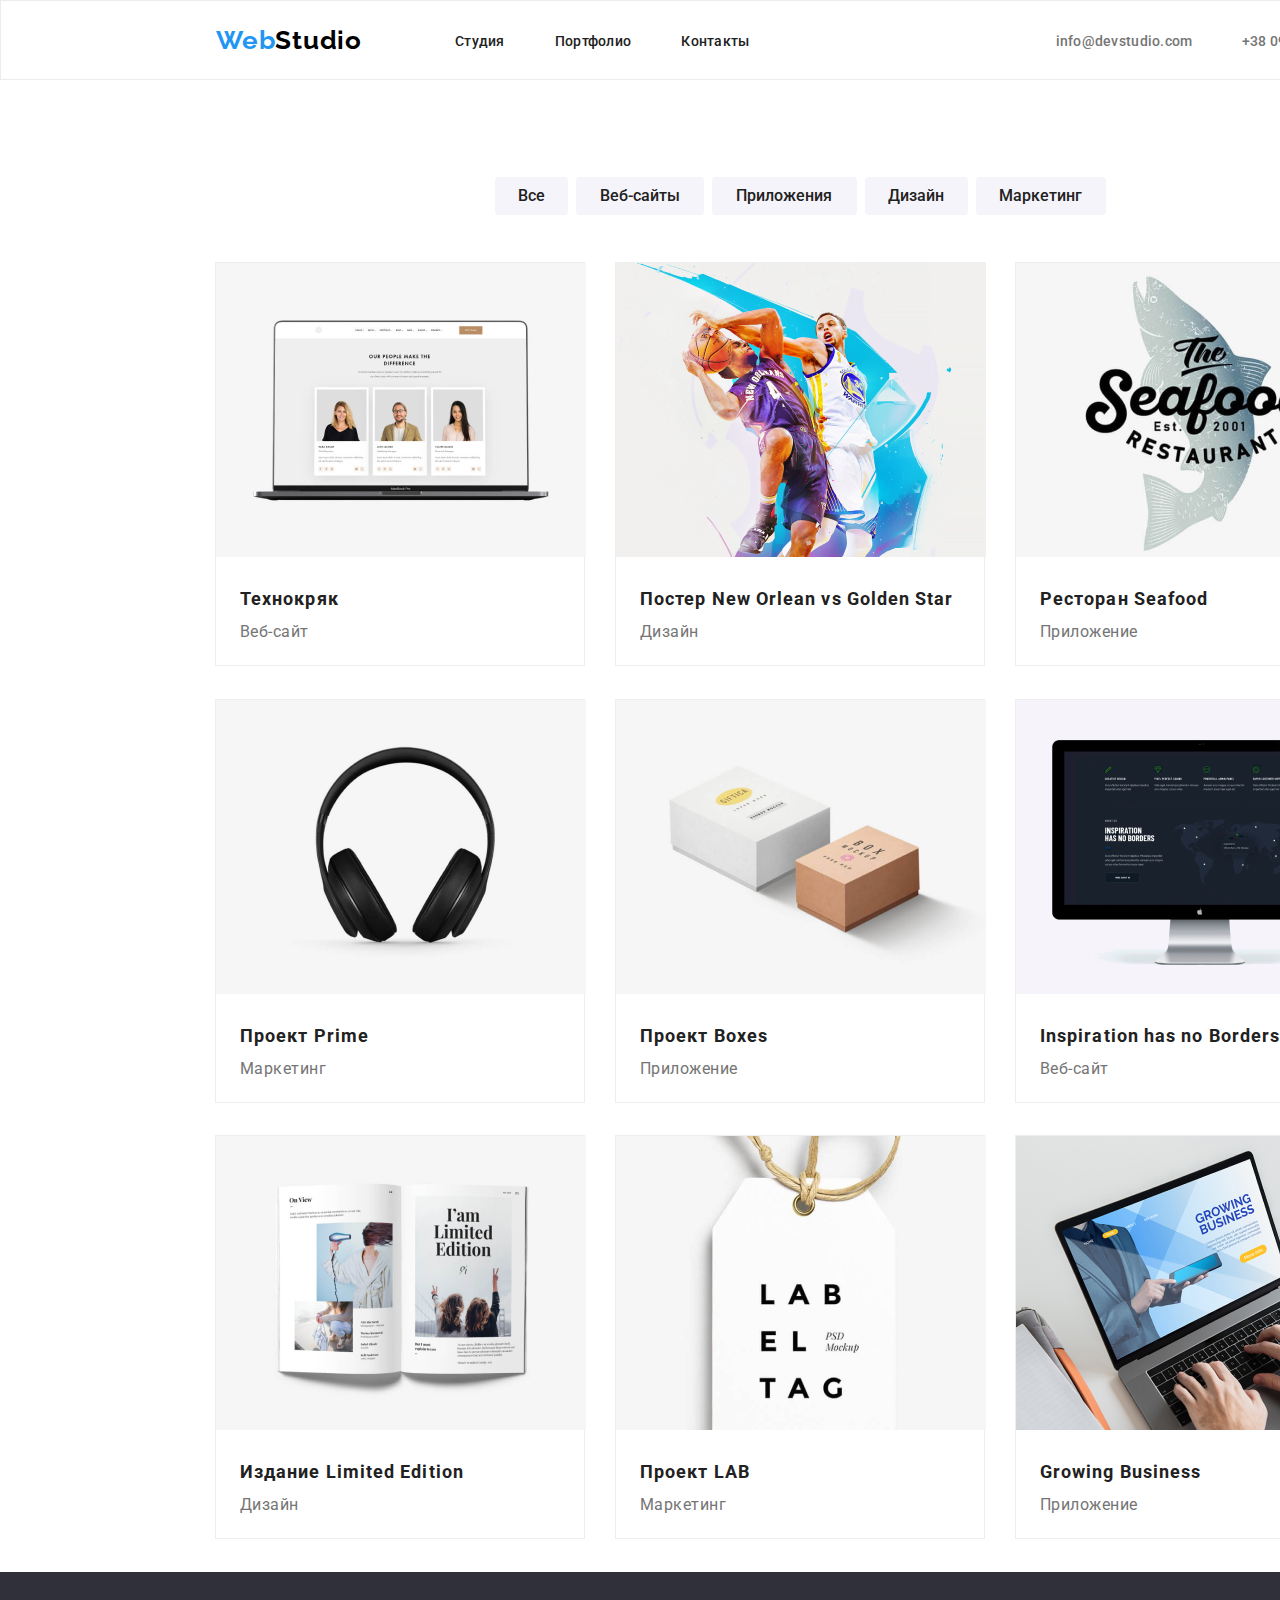
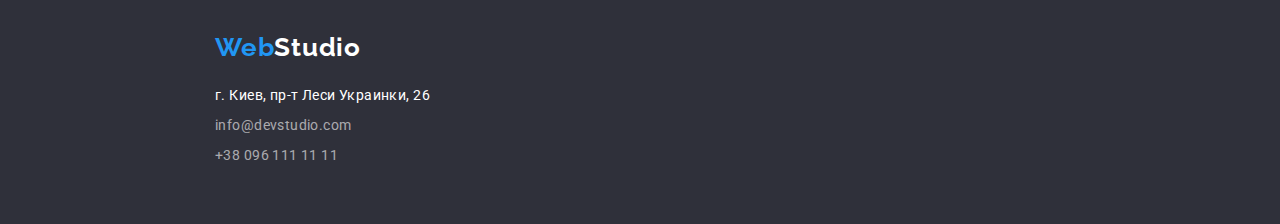
==== portfolio.html @ d089cc6f "Added homework3" ====
<!DOCTYPE html>
<html lang="en">
<head>
    <meta charset="UTF-8">
    <meta name="viewport" content="width=device-width, initial-scale=1.0">
    <link href="./css/styles.css" rel="stylesheet">
    <link href="https://fonts.googleapis.com/css2?family=Roboto:wght@500&display=swap" rel="stylesheet">
    <link href="https://fonts.googleapis.com/css2?family=Oleo+Script&display=swap" rel="stylesheet">
    <link href="https://fonts.googleapis.com/css2?family=Raleway:wght@700&display=swap" rel="stylesheet">
    <link href="https://fonts.googleapis.com/css2?family=Raleway:wght@700&display=swap" rel="stylesheet">
    <link href="https://fonts.googleapis.com/css2?family=Roboto:wght@900&display=swap" rel="stylesheet">
    <link href="https://fonts.googleapis.com/css2?family=Roboto:wght@700;900&display=swap" rel="stylesheet">
    <title>Портфолио</title>
</head>
<body>
    <header class="flex-container">
        <nav class="nav">
            <div class="whole-logo">
            <a class="logo1" href="#">Web<span class="logo2">Studio</span></a>
            </div>
            <ul class="menu">
                <li class="flex-item"><a class="menu-item" href="./index.html">Студия</a></li>
                <li class="flex-item"><a class="menu-item" href="./portfolio.html">Портфолио</a></li>
                <li class="flex-item"><a class="menu-item" href="#">Контакты</a></li>
            </ul>
        </nav>
            <address class="adr">
                <a class="contact" href="mailto:info@devstudio.com">info@devstudio.com</a>
                <a class="contact" href="tel:+380961111111">+38 096 111 11 11</a>
            </address>
    </header>
    <main>
    <section class="buttons-section">
        <ul class="buttons">
            <li class="button li1"><a class="butt" href="#">Все</a></li>
            <li class="button li2"><a class="butt" href="#">Веб-сайты</a></li>
            <li class="button li3"><a class="butt" href="#">Приложения</a></li>
            <li class="button li4"><a class="butt" href="#">Дизайн</a></li>
            <li class="button li5"><a class="butt" href="#">Маркетинг</a></li>
        </ul>
    </section>
    <section class="content">
        <ul class="content-section">
            <li class="blank">
                <!-- <a class="icon-block" href="#"> -->
                    <img class="thick-pic" src="./img/1.png" alt="" width="370">
                <a class="icon-block" href="#">
                    <p class="text">Технокряк</p>
                    <p class="sub-text">Веб-сайт</p>
                </a>
            </li>
            <li class="blank">
                <!-- <a class="icon-block" href="#"> -->
                    <img class="thick-pic" src="./img/2.png" alt="" width="370">
                <a class="icon-block" href="#">
                    <p class="text">Постер New Orlean vs Golden Star</p>
                    <p class="sub-text">Дизайн</p>
                </a>
            </li>
            <li class="blank">
                <!-- <a class="icon-block" href="#"> -->
                    <img  class="picture" src="./img/3.png" alt="" width="370">
                <a class="icon-block" href="#">
                    <p class="text">Ресторан Seafood</p>
                    <p class="sub-text">Приложение</p>
                </a>
            </li>
            <li class="blank">
                <!-- <a class="icon-block" href="#"> -->
                    <img class="thick-pic" src="./img/4.png" alt="" width="370">
                <a class="icon-block" href="#">
                    <p class="text">Проект Prime</p>
                    <p class="sub-text">Маркетинг</p>
                </a>
            </li>
            <li class="blank">
                <!-- <a class="icon-block" href="#"> -->
                    <img class="thick-pic" src="./img/5.png" alt="" width="370">
                <a class="icon-block" href="#">
                    <p class="text">Проект Boxes</p>
                    <p class="sub-text">Приложение</p>
                </a>
            </li>
            <li class="blank">
                <!-- <a class="icon-block" href="#"> -->
                    <img  class="picture" src="./img/6.png" alt="" width="370">
                <a class="icon-block" href="#">
                    <p class="text">Inspiration has no Borders</p>
                    <p class="sub-text">Веб-сайт</p>
                </a>
            </li>   
            <li class="blank">
                <!-- <a class="icon-block" href="#"> -->
                    <img class="thick-pic" src="./img/7.png" alt="" width="370">
                    <a class="icon-block" href="#">
                    <p class="text">Издание Limited Edition</p>
                    <p class="sub-text">Дизайн</p>
                </a>
            </li>
            <li class="blank">
                    <img class="thick-pic" src="./img/8.png" alt="" width="370">
                    <a class="icon-block" href="#">
                    <p class="text">Проект LAB</p>
                    <p class="sub-text">Маркетинг</p>
                </a>
            </li>
            <li class="blank">
                <!-- <a class="icon-block" href="#"> -->
                    <img  class="picture" src="./img/9.png" alt="" width="370">
                    <a class="icon-block" href="#"></a>
                    <p class="text">Growing Business</p>
                    <p class="sub-text">Приложение</p>
                </a>
            </li>
        </ul>
    </section>
    </main>
    <footer class="footer">
        <a class="logo1" href="#">Web<span class="logo3">Studio</span></a>
        <div>
        <address class="adr44">
            <p class="span1"><a class="footer-position" href="https://www.google.com/maps/place/Lesi+Ukrainky+Blvd,+26,+Kyiv,
            +02000/@50.4265482,30.5381875,18.25z/data=!4m5!3m4!1s0x40d4cf0e03
            3ecbe9:0x57a4dffefec77da0!8m2!3d50.4265807!4d30.5383859" target="_blank">г. Киев, пр-т Леси Украинки, 26</a></p>
            <p class="span1"><a class="footer-item" href="mailto:info@devstudio.com">info@devstudio.com</a></p>
            <p class="span1"><a class="footer-item" href="tel:+380961111111">+38 096 111 11 11</a></p>
        </address>
    </div>
    </footer>
</body>
</html>
---- css/styles.css ----
*{
    margin: 0;
    padding: 0;
    box-sizing: border-box;
}
:root{
  --accent-color: #2196F3;
  --main-color: #FFFFFF;
  --background-color: #E5E5E5;
  --second-color: #757575;
  --accent-font: 'Oleo Script', cursive;
  --main-font: 'Roboto', sans-serif;
  --logo-font: 'Raleway', sans-serif;
  --footer-color: #2F303A;
  --black-color: #212121;
  --button-color: #F5F4FA;
}

/* Стили к странице Студия */
body{
    font-family: var(--main-font);
    text-decoration: none;
    /* width: 1600px; */
}
.intro-section{
    display: flex;
    flex-direction: column;
    background: var(--footer-color);
    width: 1600px;
    height: 600px;
    align-items: center;
    justify-content: center;
    padding-top: 200px;
    padding-bottom: 200px;
}
.title-h1{
    text-align: center;
    width: 696px;
    height: 120px;
    font-weight: 900;
    font-size: 44px;
    line-height: 60px;
    letter-spacing: 0.06em;
    text-transform: uppercase;
    color: var(--main-color);
}
.service{
    text-align: center;
    margin-top: 30px;
    width: 200px;
    height: 50px;
    padding: 10px;
    background-color: var(--accent-color);
}
.sub-service{
    text-align: center;
    font-size: 16px;
    line-height: 30px;
    font-weight: 700;
    letter-spacing: 0.06em;
    color: var(--main-color);
}
.service:hover{
    border: 1px solid rgba(0, 0, 0, 0.15);
    box-shadow: 0px 4px 4px rgba(0, 0, 0, 0.15);
}
.title-h3{
    color: var(--black-color);
    font-weight: 700;
    font-size: 14px;
    line-height: 16px;
    letter-spacing: 0.03em;
    text-transform: uppercase;
}
.text0{
    color: var(--second-color);
    font-weight: 400;
    font-size: 14px;
    line-height: 24px;
    letter-spacing: 0.03em;
}

.h21,
.h22{
    height: 42px;
    margin-bottom: 50px;
    font-weight: 700;
    font-size: 36px; 
    line-height: 42px;
    font-style: normal;
    text-align: center;
    letter-spacing: 0.03em;
    color: var(--black-color);
}
.text1{
    font-weight: 500;
    font-size: 16px;
    line-height: 19px;
    letter-spacing: 0.03em;
    color: var(--black-color);
    margin-top: 30px;
    text-align: center;
}
.text2{
    font-size: 16px;
    line-height: 19px;
    letter-spacing: 0.03em;
    color: var(--second-color);
    margin-bottom: 30px;
    text-align: center;
    margin-top: 10px;
}
.footer{
    background: var(--footer-color);
    width: 1600px;
    height: 252px;
    padding-right: 1154px;
    display: flex;
    flex-direction: column;
    justify-content: space-between;
}
footer p:nth-child(n+2){
    margin-top: 9px;
}
footer a{
    margin-bottom: 20px;
}
a{
    text-decoration: none;
}
.logo1{
    font-family: var(--logo-font);
    color: var(--accent-color);
    font-size: 26px;
    line-height: 31px;
    font-weight: 700;
    letter-spacing: 0.03em;
}
.logo2{
    color: black;
    margin-right: 68px;
}
.logo3{
    color: var(--main-color);
}
.menu-item:hover{
    color: var(--accent-color);
}
.menu-item{
    font-family: var(--main-font);
    color: var(--black-color);
    font-style: normal;
    font-weight: 500;
    font-size: 14px;
    line-height: 16px;
    letter-spacing: 0.02em;
    text-decoration: none;
    margin-top: 32px;
    margin-bottom: 32px;
    margin-left: 25px;
    margin-right: 25px;
}
.contact{
    font-family: var(--main-font);
    color: var(--second-color);
    font-style: normal;
    font-weight: 500;
    font-size: 14px;
    line-height: 16px;
    letter-spacing: 0.02em;
    text-decoration: none;
    margin-top: 32px;
    margin-bottom: 32px;
}
.contact:hover{
    color: var(--accent-color);
}
.button:hover{
    background: #2196F3;
    box-shadow: 0px 3px 1px rgba(0, 0, 0, 0.1), 0px 1px 2px rgba(0, 0, 0, 0.08), 0px 2px 2px rgba(0, 0, 0, 0.12);
}
.button{
    padding: 6px;
    height: 38px;
    background: var(--button-color);
    border-radius: 4px;
    text-align: center;
    margin-right: 4px;
    margin-left: 4px;
}
.li1{
    width: 73px;
}
.li2{
    width: 128px;
}
.li3{
    width: 145px;
}
.li4{
    width: 103px;
}
.li5{
    width: 130px;
} 
.butt:hover{
    color: var(--main-color);
}
.butt{
    font-family: var(--main-font);
    color: var(--black-color);
    font-size: 16px;
    line-height: 26px;
    font-weight: 500;
}
.text{
    color: var(--black-color);
    width: 322px;
    height: 36px;
    font-family: var(--main-font);
    font-weight: 700;
    font-size: 18px;
    line-height: 36px;
    letter-spacing: 0.06em;
    margin-top: 20px;
    margin-right: 24px;
    margin-left: 24px;
    text-align: left;
}
.sub-text{
    font-family: var(--main-font);
    color: var(--second-color);
    width: 322px;
    height: 30px;
    font-style: normal;
    font-weight: 400;
    font-size: 16px;
    line-height: 30px;
    letter-spacing: 0.03em;
    margin-bottom: 20px;
    margin-right: 24px;
    margin-left: 24px;
    text-align: left;
}

.blank{
    background-color: var(--main-color);
    border: 1px solid #EEEEEE;
    list-style-type: none;
    width: 370px;
    height: 404px;
}
.span,
.span1{
    width: 231px;
    height: 21px;
    text-decoration: none;
    font-family: var(--main-font);
    font-style: normal;
    font-weight: 400;
    font-size: 14px;
    line-height: 24px;
    letter-spacing: 0.03em;
    text-align: left
}
.footer-item{
    color: rgba(255, 255, 255, 0.6);
    text-decoration: none;
}
.footer-position{
    color: var(--main-color);
    text-decoration: none;
}


/* Строение Шапки */
.flex-container{
    border: 1px solid #ECECEC;
    width: 1600px;
    height: 80px;
    display: flex;
    flex-direction: row;
    background: var(--main-color);
    padding-left: 215px;
    padding-right: 165px;
}
.nav{
    display: flex;
}
.whole-logo{
    display: flex;
    margin-top: 24px;
    margin-bottom: 25px;
}
.menu{
    display: flex;
    list-style-type: none;
    justify-content: space-between;
    margin-right: 281px;
}
.adr{
    width: 307px;
    display: flex;
    justify-content: space-between;
}
.flex-item{
    display: flex;
}

/* Кнопки фильтра */
.buttons{
    display: flex;
    justify-content: center;
    list-style-type: none;
}
.buttons-section{
    width: 1600px;
    height: 182px;
    display: flex;
    flex-direction: column;
    justify-content: center;
    padding-top: 50px ;
}
.content{
    width: 1600px;
    background-color: var(--main-color);
    padding-right: 215px;
    padding-left: 215px;
}
.content-section{
    height: 1310px;
    width: 1170px;
    display: flex;
    flex-wrap: wrap;
    justify-content: space-between;
}
.footer{
    padding-bottom: 60px;
    padding-left: 215px;
    padding-top: 60px;
}

main{
    width: 1600px;
}


/* Информационная панель */

.inform{
    width: 1600px;
    display: flex;
    justify-content: center;
    margin-top: 94px;
    margin-bottom: 94px;
}
.paragraph{
    display: flex;
    align-items: center;
    list-style-type: none;
}
.sub-para{
    text-align: left;
    margin-right: 30px;
}
.title-h3{
    margin-bottom: 10px;
}
.sub-para:last-child{
    margin-right: 0px;
}


/* Чем мы занимаемся */

.our-deals{
    display: flex;
    flex-direction: row;
    justify-content: center;
    list-style-type: none;
}
.images{
    margin-right: 30px;
    margin-bottom: 94px;
}
.images:last-child{
    margin-right: 0px;
}

/* НАША КОМАНДА */

.team{
    background: var(--button-color);
    padding-top: 94px;
}
.our-team{
    display: flex;
    list-style-type: none;
    justify-content: center;
}
.team-member{
    display: flex;
    flex-direction: column;
    align-items: center;
    width: 270px;
    height: 368px;
    background: #FFFFFF;
    box-shadow: 0px 1px 3px rgba(0, 0, 0, 0.12), 0px 1px 1px rgba(0, 0, 0, 0.14), 0px 2px 1px rgba(0, 0, 0, 0.2);
    border-radius: 0px 0px 4px 4px;
    margin-bottom: 94px;
    margin-right: 30px;
}
.team-member:last-child{
    margin-right: 0px;
}
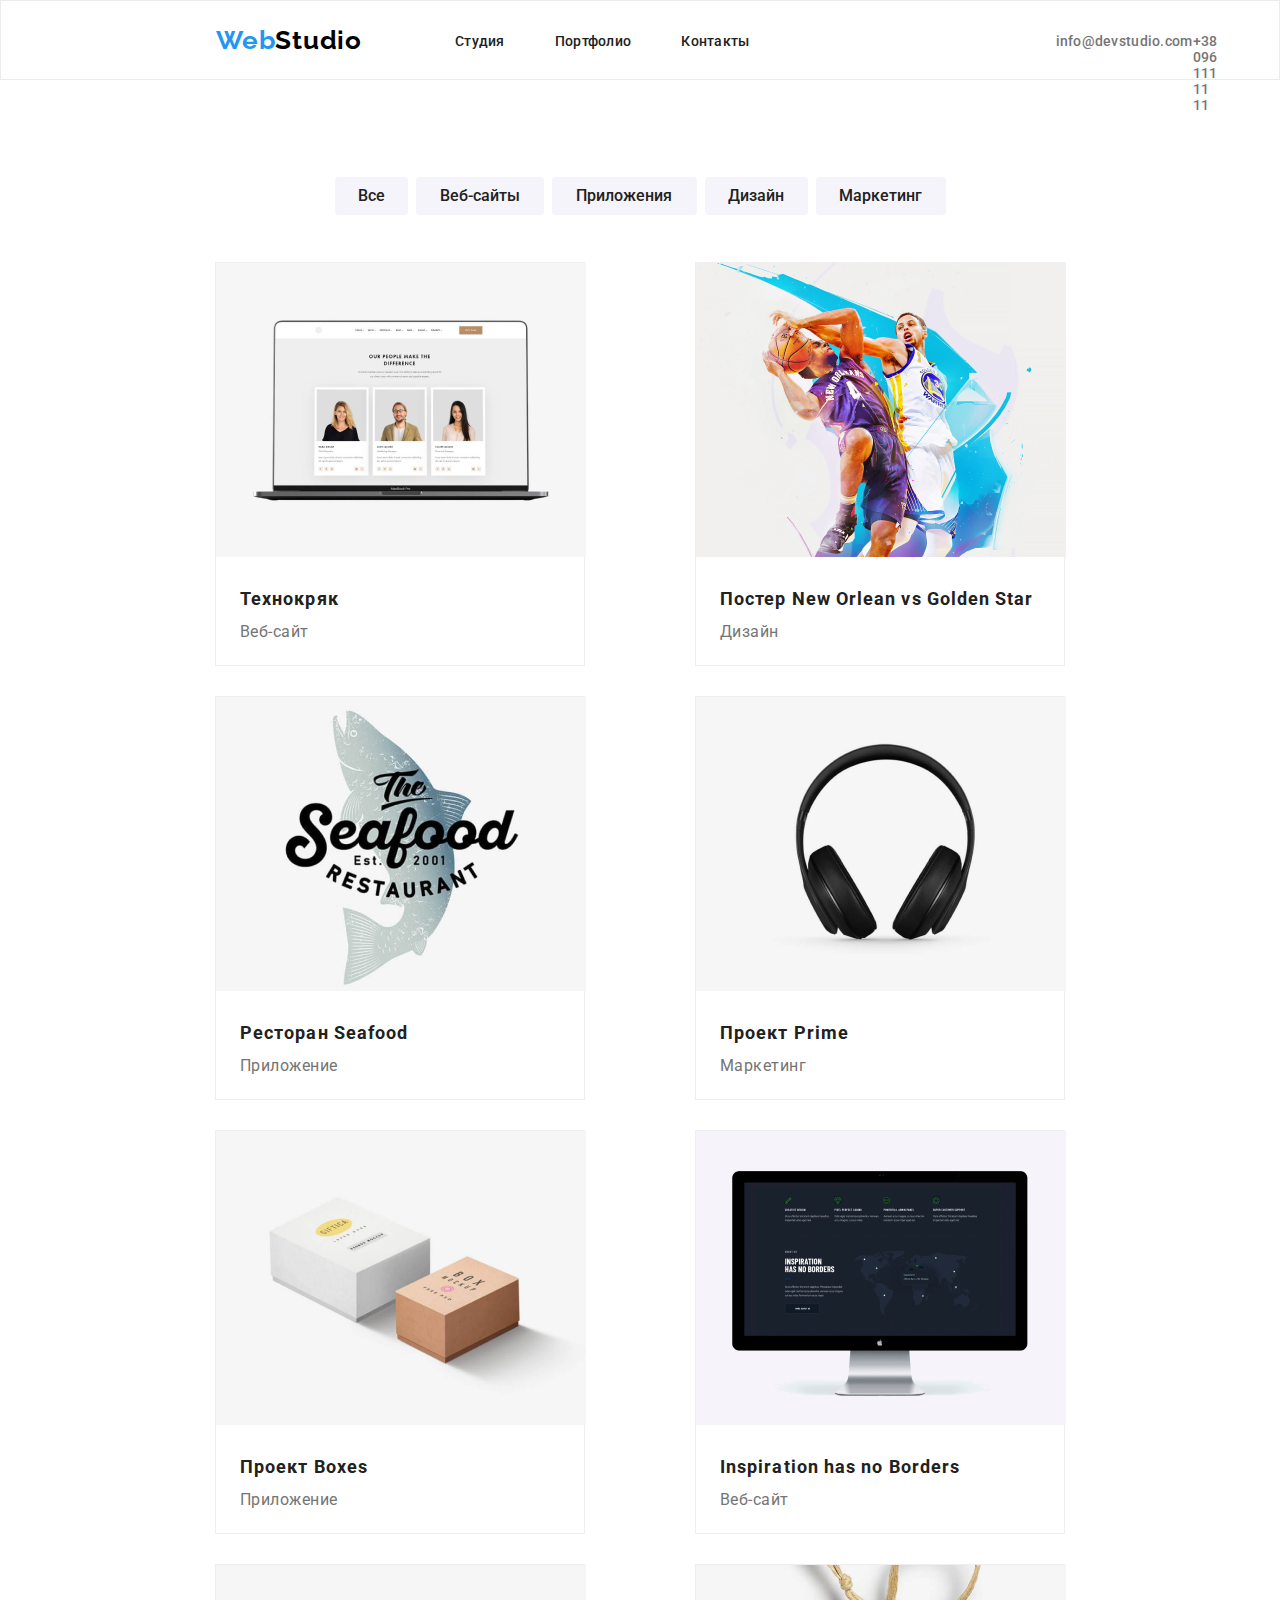
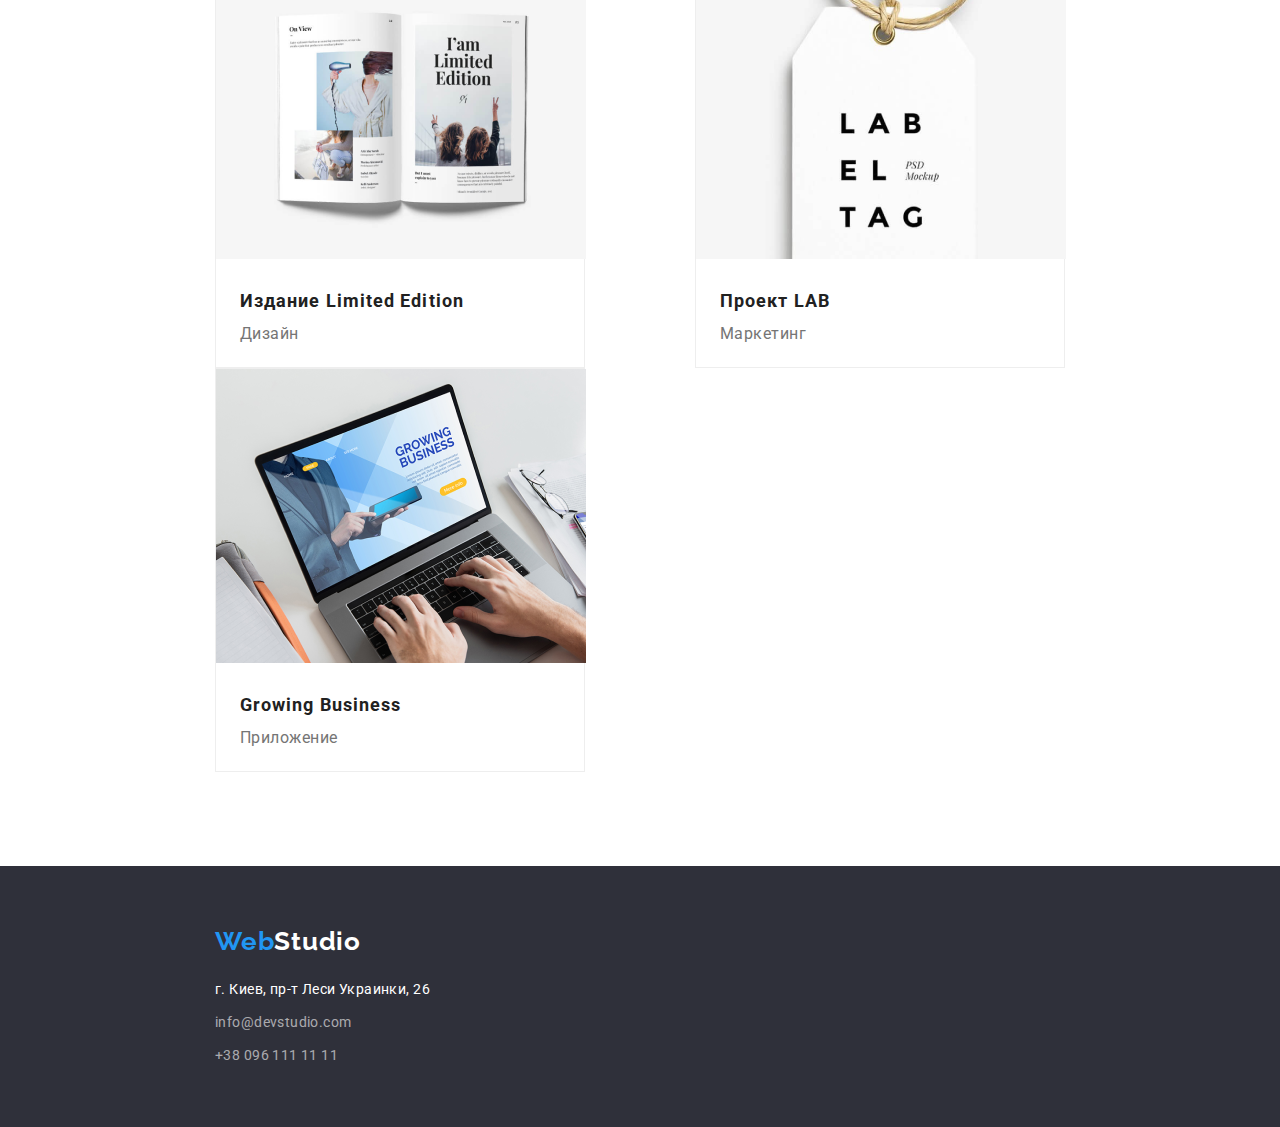
==== commit f1467dfd: "fixed" ====
--- a/portfolio.html
+++ b/portfolio.html
@@ -42,90 +42,102 @@
     <section class="content">
         <ul class="content-section">
             <li class="blank">
-                <!-- <a class="icon-block" href="#"> -->
                     <img class="thick-pic" src="./img/1.png" alt="" width="370">
                 <a class="icon-block" href="#">
+                <div class="description">
                     <p class="text">Технокряк</p>
                     <p class="sub-text">Веб-сайт</p>
+                </div>
                 </a>
             </li>
             <li class="blank">
-                <!-- <a class="icon-block" href="#"> -->
                     <img class="thick-pic" src="./img/2.png" alt="" width="370">
                 <a class="icon-block" href="#">
+                <div class="description">
                     <p class="text">Постер New Orlean vs Golden Star</p>
                     <p class="sub-text">Дизайн</p>
+                </div>
                 </a>
             </li>
             <li class="blank">
-                <!-- <a class="icon-block" href="#"> -->
-                    <img  class="picture" src="./img/3.png" alt="" width="370">
+                    <img class="picture" src="./img/3.png" alt="" width="370">
                 <a class="icon-block" href="#">
+                <div class="description">
                     <p class="text">Ресторан Seafood</p>
                     <p class="sub-text">Приложение</p>
+                </div>
                 </a>
             </li>
             <li class="blank">
-                <!-- <a class="icon-block" href="#"> -->
                     <img class="thick-pic" src="./img/4.png" alt="" width="370">
                 <a class="icon-block" href="#">
+                <div class="description">
                     <p class="text">Проект Prime</p>
                     <p class="sub-text">Маркетинг</p>
+                </div>
                 </a>
             </li>
             <li class="blank">
-                <!-- <a class="icon-block" href="#"> -->
                     <img class="thick-pic" src="./img/5.png" alt="" width="370">
                 <a class="icon-block" href="#">
+                <div class="description">
                     <p class="text">Проект Boxes</p>
                     <p class="sub-text">Приложение</p>
+                </div>
                 </a>
             </li>
             <li class="blank">
-                <!-- <a class="icon-block" href="#"> -->
                     <img  class="picture" src="./img/6.png" alt="" width="370">
                 <a class="icon-block" href="#">
+                <div class="description">
                     <p class="text">Inspiration has no Borders</p>
                     <p class="sub-text">Веб-сайт</p>
+                </div>
                 </a>
             </li>   
             <li class="blank">
-                <!-- <a class="icon-block" href="#"> -->
                     <img class="thick-pic" src="./img/7.png" alt="" width="370">
                     <a class="icon-block" href="#">
+                    <div class="description">
                     <p class="text">Издание Limited Edition</p>
                     <p class="sub-text">Дизайн</p>
+                    </div>
                 </a>
             </li>
             <li class="blank">
                     <img class="thick-pic" src="./img/8.png" alt="" width="370">
                     <a class="icon-block" href="#">
+                    <div class="description">
                     <p class="text">Проект LAB</p>
                     <p class="sub-text">Маркетинг</p>
+                    </div>
                 </a>
             </li>
             <li class="blank">
-                <!-- <a class="icon-block" href="#"> -->
                     <img  class="picture" src="./img/9.png" alt="" width="370">
                     <a class="icon-block" href="#"></a>
+                    <div class="description">
                     <p class="text">Growing Business</p>
                     <p class="sub-text">Приложение</p>
+                    </div>
                 </a>
             </li>
         </ul>
     </section>
     </main>
     <footer class="footer">
-        <a class="logo1" href="#">Web<span class="logo3">Studio</span></a>
-        <div>
-        <address class="adr44">
+        <div class="footer-container">
+            <div class="whole-logo2">
+            <a class="logo1" href="#">Web<span class="logo3">Studio</span></a>
+            </div>
+        <address>
             <p class="span1"><a class="footer-position" href="https://www.google.com/maps/place/Lesi+Ukrainky+Blvd,+26,+Kyiv,
             +02000/@50.4265482,30.5381875,18.25z/data=!4m5!3m4!1s0x40d4cf0e03
             3ecbe9:0x57a4dffefec77da0!8m2!3d50.4265807!4d30.5383859" target="_blank">г. Киев, пр-т Леси Украинки, 26</a></p>
             <p class="span1"><a class="footer-item" href="mailto:info@devstudio.com">info@devstudio.com</a></p>
             <p class="span1"><a class="footer-item" href="tel:+380961111111">+38 096 111 11 11</a></p>
         </address>
-    </div>
+        </div>
     </footer>
 </body>
 </html>--- a/css/styles.css
+++ b/css/styles.css
@@ -20,23 +20,23 @@
 body{
     font-family: var(--main-font);
     text-decoration: none;
-    /* width: 1600px; */
 }
 .intro-section{
     display: flex;
     flex-direction: column;
     background: var(--footer-color);
-    width: 1600px;
     height: 600px;
     align-items: center;
     justify-content: center;
     padding-top: 200px;
     padding-bottom: 200px;
+    padding-left: 452px;
+    padding-right: 452px;
 }
 .title-h1{
     text-align: center;
-    width: 696px;
-    height: 120px;
+    /* width: 696px; */
+    /* height: 120px; */
     font-weight: 900;
     font-size: 44px;
     line-height: 60px;
@@ -79,11 +79,20 @@
     line-height: 24px;
     letter-spacing: 0.03em;
 }
-
-.h21,
+.h21{
+    height: 42px;
+    font-weight: 700;
+    font-size: 36px; 
+    line-height: 42.2px;
+    font-style: normal;
+    text-align: center;
+    letter-spacing: 0.03em;
+    color: var(--black-color);
+
+}
+
 .h22{
     height: 42px;
-    margin-bottom: 50px;
     font-weight: 700;
     font-size: 36px; 
     line-height: 42px;
@@ -110,11 +119,13 @@
     text-align: center;
     margin-top: 10px;
 }
+.footer-container{
+    padding-left: 215px;
+}
 .footer{
     background: var(--footer-color);
-    width: 1600px;
-    height: 252px;
-    padding-right: 1154px;
+    padding-bottom: 60px;
+    padding-top: 60px;
     display: flex;
     flex-direction: column;
     justify-content: space-between;
@@ -213,6 +224,12 @@
     line-height: 26px;
     font-weight: 500;
 }
+.description{
+    padding-left: 24px;
+    padding-right: 24px;
+    padding-bottom: 20px;
+    padding-top: 20px;
+}
 .text{
     color: var(--black-color);
     width: 322px;
@@ -222,9 +239,6 @@
     font-size: 18px;
     line-height: 36px;
     letter-spacing: 0.06em;
-    margin-top: 20px;
-    margin-right: 24px;
-    margin-left: 24px;
     text-align: left;
 }
 .sub-text{
@@ -237,9 +251,6 @@
     font-size: 16px;
     line-height: 30px;
     letter-spacing: 0.03em;
-    margin-bottom: 20px;
-    margin-right: 24px;
-    margin-left: 24px;
     text-align: left;
 }
 
@@ -250,10 +261,13 @@
     width: 370px;
     height: 404px;
 }
+.blank:nth-child(-n+6){
+    margin-bottom: 30px;
+}
 .span,
 .span1{
-    width: 231px;
-    height: 21px;
+    /* width: 231px;
+    height: 21px; */
     text-decoration: none;
     font-family: var(--main-font);
     font-style: normal;
@@ -261,7 +275,7 @@
     font-size: 14px;
     line-height: 24px;
     letter-spacing: 0.03em;
-    text-align: left
+    text-align: left;
 }
 .footer-item{
     color: rgba(255, 255, 255, 0.6);
@@ -276,7 +290,6 @@
 /* Строение Шапки */
 .flex-container{
     border: 1px solid #ECECEC;
-    width: 1600px;
     height: 80px;
     display: flex;
     flex-direction: row;
@@ -292,6 +305,9 @@
     margin-top: 24px;
     margin-bottom: 25px;
 }
+.whole-logo2{
+    margin-bottom: 20px;
+}
 .menu{
     display: flex;
     list-style-type: none;
@@ -307,14 +323,14 @@
     display: flex;
 }
 
-/* Кнопки фильтра */
+
+/* Кнопки фильтра (Portfolio) */
 .buttons{
     display: flex;
     justify-content: center;
     list-style-type: none;
 }
 .buttons-section{
-    width: 1600px;
     height: 182px;
     display: flex;
     flex-direction: column;
@@ -322,69 +338,51 @@
     padding-top: 50px ;
 }
 .content{
-    width: 1600px;
     background-color: var(--main-color);
     padding-right: 215px;
     padding-left: 215px;
+    padding-bottom: 94px;
 }
 .content-section{
-    height: 1310px;
-    width: 1170px;
     display: flex;
     flex-wrap: wrap;
     justify-content: space-between;
 }
-.footer{
-    padding-bottom: 60px;
-    padding-left: 215px;
-    padding-top: 60px;
-}
-
-main{
-    width: 1600px;
-}
-
-
-/* Информационная панель */
+
+
+/* Информационная панель (Студия) */
 
 .inform{
-    width: 1600px;
-    display: flex;
-    justify-content: center;
-    margin-top: 94px;
-    margin-bottom: 94px;
+    padding-top: 94px;
+    padding-bottom: 94px;
+    padding-left: 215px;
+    padding-right: 215px;
 }
 .paragraph{
     display: flex;
-    align-items: center;
+    justify-content: space-between;
     list-style-type: none;
 }
 .sub-para{
     text-align: left;
-    margin-right: 30px;
 }
 .title-h3{
     margin-bottom: 10px;
 }
-.sub-para:last-child{
-    margin-right: 0px;
-}
 
 
 /* Чем мы занимаемся */
-
+.deals{
+    padding-left: 215px;
+    padding-right: 215px;
+    padding-bottom: 94px;
+}
 .our-deals{
     display: flex;
     flex-direction: row;
-    justify-content: center;
-    list-style-type: none;
-}
-.images{
-    margin-right: 30px;
-    margin-bottom: 94px;
-}
-.images:last-child{
-    margin-right: 0px;
+    justify-content: space-between;
+    list-style-type: none;
+    padding-top: 50px;
 }
 
 /* НАША КОМАНДА */
@@ -394,9 +392,13 @@
     padding-top: 94px;
 }
 .our-team{
-    display: flex;
-    list-style-type: none;
-    justify-content: center;
+    padding-top: 50px;
+    padding-bottom: 94px;
+    padding-left: 215px;
+    padding-right: 215px;
+    display: flex;
+    list-style-type: none;
+    justify-content: space-between;
 }
 .team-member{
     display: flex;
@@ -407,8 +409,6 @@
     background: #FFFFFF;
     box-shadow: 0px 1px 3px rgba(0, 0, 0, 0.12), 0px 1px 1px rgba(0, 0, 0, 0.14), 0px 2px 1px rgba(0, 0, 0, 0.2);
     border-radius: 0px 0px 4px 4px;
-    margin-bottom: 94px;
-    margin-right: 30px;
 }
 .team-member:last-child{
     margin-right: 0px;
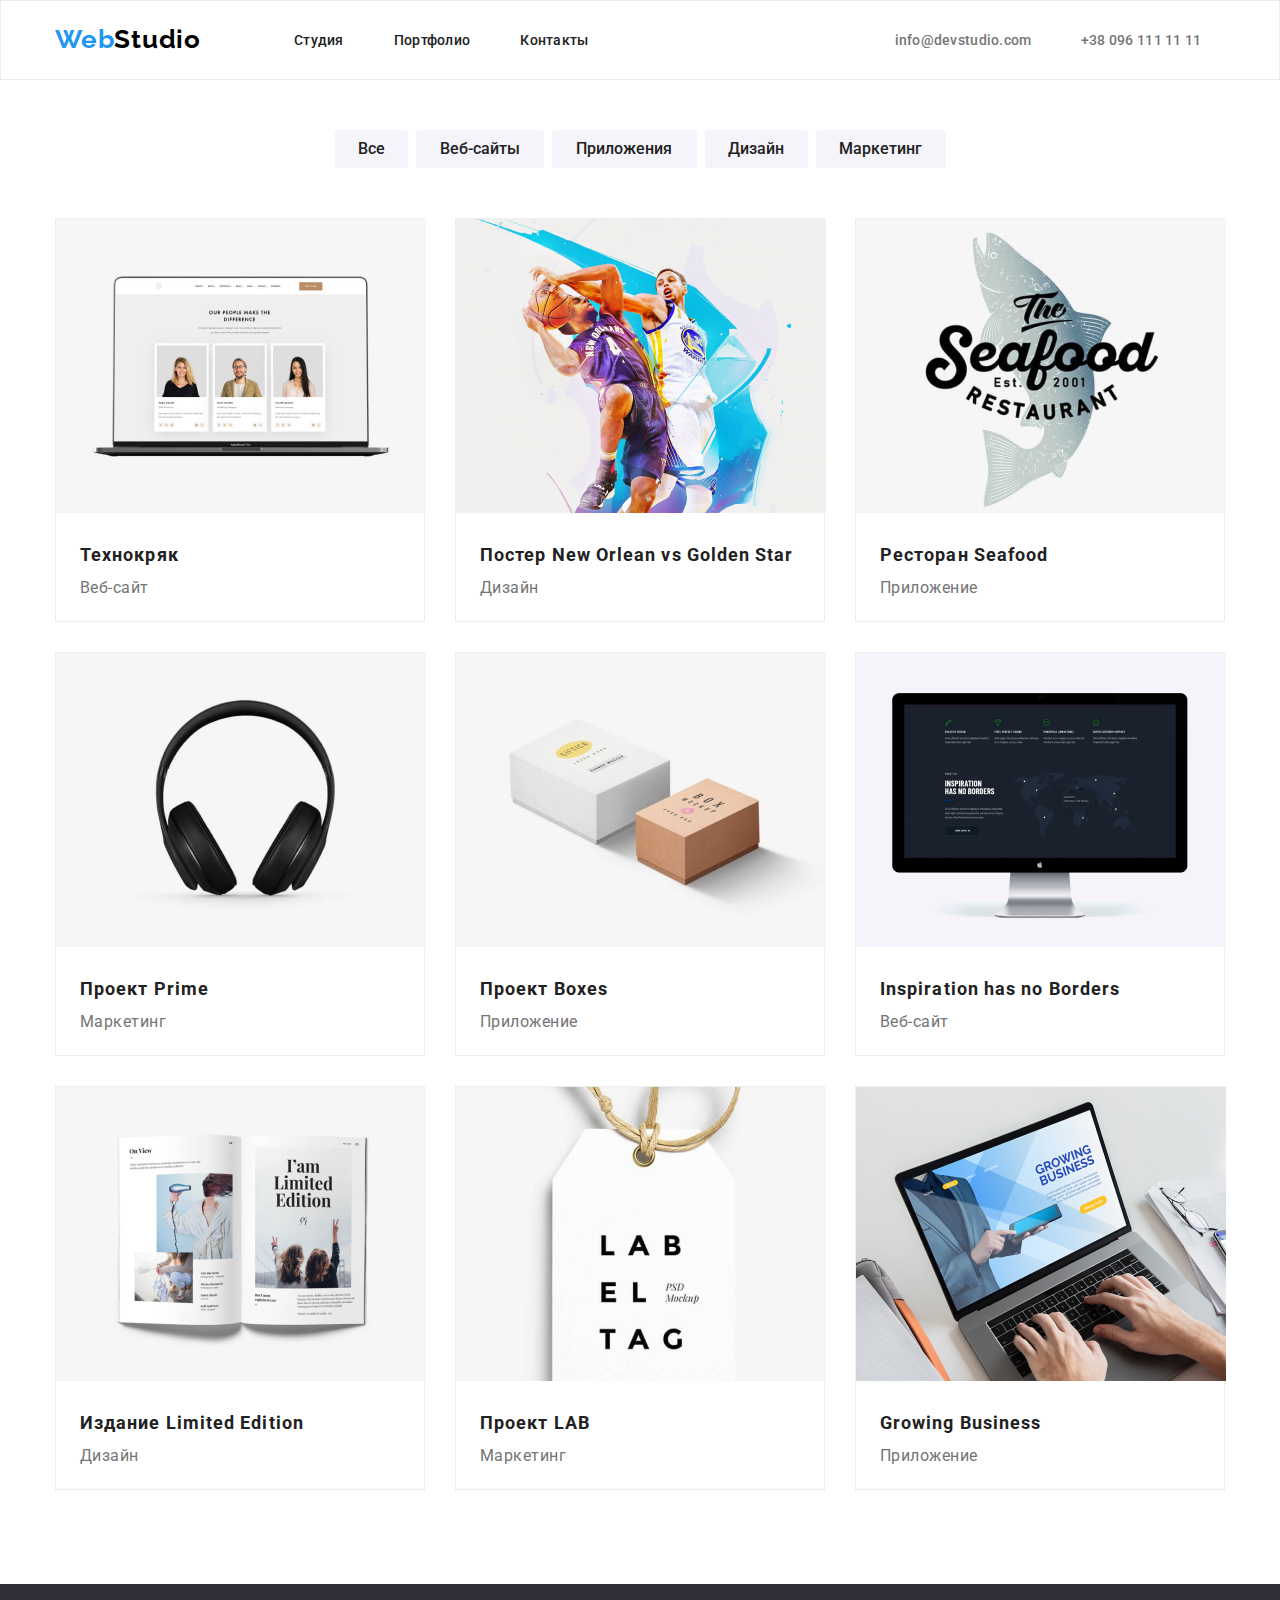
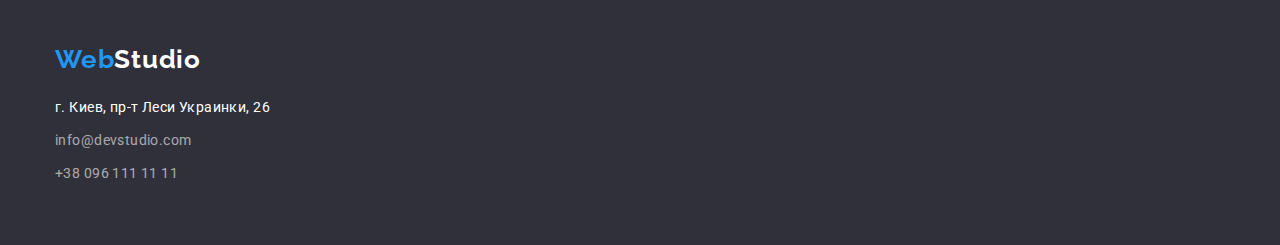
==== commit 9d6c1a8f: "fixed" ====
--- a/portfolio.html
+++ b/portfolio.html
@@ -13,7 +13,8 @@
     <title>Портфолио</title>
 </head>
 <body>
-    <header class="flex-container">
+    <header class="header-section">
+        <div class="fl-container header">
         <nav class="nav">
             <div class="whole-logo">
             <a class="logo1" href="#">Web<span class="logo2">Studio</span></a>
@@ -28,9 +29,11 @@
                 <a class="contact" href="mailto:info@devstudio.com">info@devstudio.com</a>
                 <a class="contact" href="tel:+380961111111">+38 096 111 11 11</a>
             </address>
+        </div>
     </header>
     <main>
     <section class="buttons-section">
+    <div class="fl-container">
         <ul class="buttons">
             <li class="button li1"><a class="butt" href="#">Все</a></li>
             <li class="button li2"><a class="butt" href="#">Веб-сайты</a></li>
@@ -38,8 +41,10 @@
             <li class="button li4"><a class="butt" href="#">Дизайн</a></li>
             <li class="button li5"><a class="butt" href="#">Маркетинг</a></li>
         </ul>
+    </div>
     </section>
-    <section class="content">
+    <section class="content-sect">
+        <div class="fl-container port">
         <ul class="content-section">
             <li class="blank">
                     <img class="thick-pic" src="./img/1.png" alt="" width="370">
@@ -123,9 +128,12 @@
                 </a>
             </li>
         </ul>
+    </div>
+        </section>
     </section>
     </main>
-    <footer class="footer">
+    <footer class="footer-section">
+        <div class="fl-container">
         <div class="footer-container">
             <div class="whole-logo2">
             <a class="logo1" href="#">Web<span class="logo3">Studio</span></a>
@@ -138,6 +146,7 @@
             <p class="span1"><a class="footer-item" href="tel:+380961111111">+38 096 111 11 11</a></p>
         </address>
         </div>
+    </div>
     </footer>
 </body>
 </html>--- a/css/styles.css
+++ b/css/styles.css
@@ -15,8 +15,6 @@
   --black-color: #212121;
   --button-color: #F5F4FA;
 }
-
-/* Стили к странице Студия */
 body{
     font-family: var(--main-font);
     text-decoration: none;
@@ -30,13 +28,10 @@
     justify-content: center;
     padding-top: 200px;
     padding-bottom: 200px;
-    padding-left: 452px;
-    padding-right: 452px;
 }
 .title-h1{
     text-align: center;
-    /* width: 696px; */
-    /* height: 120px; */
+    width: 696px;
     font-weight: 900;
     font-size: 44px;
     line-height: 60px;
@@ -90,7 +85,6 @@
     color: var(--black-color);
 
 }
-
 .h22{
     height: 42px;
     font-weight: 700;
@@ -120,15 +114,18 @@
     margin-top: 10px;
 }
 .footer-container{
-    padding-left: 215px;
-}
-.footer{
+
+    width: 1170px;
+    display: flex;
+    flex-direction: column;
+    align-content: center ;
+}
+.footer-section{
     background: var(--footer-color);
     padding-bottom: 60px;
     padding-top: 60px;
-    display: flex;
-    flex-direction: column;
-    justify-content: space-between;
+    /* display: flex;
+    justify-content: center; */
 }
 footer p:nth-child(n+2){
     margin-top: 9px;
@@ -253,7 +250,6 @@
     letter-spacing: 0.03em;
     text-align: left;
 }
-
 .blank{
     background-color: var(--main-color);
     border: 1px solid #EEEEEE;
@@ -266,8 +262,6 @@
 }
 .span,
 .span1{
-    /* width: 231px;
-    height: 21px; */
     text-decoration: none;
     font-family: var(--main-font);
     font-style: normal;
@@ -285,17 +279,10 @@
     color: var(--main-color);
     text-decoration: none;
 }
-
-
-/* Строение Шапки */
-.flex-container{
+.header-section{
     border: 1px solid #ECECEC;
     height: 80px;
-    display: flex;
-    flex-direction: row;
     background: var(--main-color);
-    padding-left: 215px;
-    padding-right: 165px;
 }
 .nav{
     display: flex;
@@ -322,48 +309,48 @@
 .flex-item{
     display: flex;
 }
-
-
-/* Кнопки фильтра (Portfolio) */
 .buttons{
     display: flex;
     justify-content: center;
     list-style-type: none;
 }
 .buttons-section{
-    height: 182px;
-    display: flex;
-    flex-direction: column;
-    justify-content: center;
-    padding-top: 50px ;
+    display: flex;
+    flex-direction: column;
+    justify-content: center;
+    padding-top: 50px;
+    padding-bottom: 50px;
 }
 .content{
+    display: flex;
     background-color: var(--main-color);
-    padding-right: 215px;
-    padding-left: 215px;
+    justify-content: center;
     padding-bottom: 94px;
 }
 .content-section{
+    /* max-width: 1170px; */
     display: flex;
     flex-wrap: wrap;
     justify-content: space-between;
 }
 
 
-/* Информационная панель (Студия) */
-
-.inform{
+
+.inform-section{
     padding-top: 94px;
     padding-bottom: 94px;
-    padding-left: 215px;
-    padding-right: 215px;
 }
 .paragraph{
+    align-items: center;
     display: flex;
     justify-content: space-between;
     list-style-type: none;
 }
+.sub-para:nth-child(-n+3){
+    margin-right: 30px;
+}
 .sub-para{
+    width: 270px;
     text-align: left;
 }
 .title-h3{
@@ -371,34 +358,32 @@
 }
 
 
-/* Чем мы занимаемся */
-.deals{
-    padding-left: 215px;
-    padding-right: 215px;
+
+.deals-section{
     padding-bottom: 94px;
 }
 .our-deals{
     display: flex;
     flex-direction: row;
-    justify-content: space-between;
+    justify-content: center;
     list-style-type: none;
     padding-top: 50px;
 }
-
-/* НАША КОМАНДА */
-
-.team{
+.images:nth-child(-n+2){
+    margin-right: 30px;
+}
+
+
+.team-section{
     background: var(--button-color);
     padding-top: 94px;
+    padding-bottom: 94px;
 }
 .our-team{
     padding-top: 50px;
-    padding-bottom: 94px;
-    padding-left: 215px;
-    padding-right: 215px;
-    display: flex;
-    list-style-type: none;
-    justify-content: space-between;
+    display: flex;
+    list-style-type: none;
+    justify-content: center;
 }
 .team-member{
     display: flex;
@@ -410,8 +395,49 @@
     box-shadow: 0px 1px 3px rgba(0, 0, 0, 0.12), 0px 1px 1px rgba(0, 0, 0, 0.14), 0px 2px 1px rgba(0, 0, 0, 0.2);
     border-radius: 0px 0px 4px 4px;
 }
-.team-member:last-child{
-    margin-right: 0px;
-}
-
-
+.team-member:nth-child(-n+3){
+    margin-right: 30px;
+}
+
+.header-section,
+.intro-section,
+.inform-section,
+.deals-section,
+.team-section,
+.content-sect,
+.buttons-section,
+.footer-section{
+    display: flex;
+    flex-direction: row;
+    justify-content: center;
+}
+.fl-container{
+    width: 1200px;
+    padding-left: 15px;
+    padding-right: 15px;
+    display: flex;
+    flex-direction: column;
+    align-items: center
+}
+.header{
+    flex-direction: row;
+}
+.content-sect{
+    padding-bottom: 94px;
+}
+/* .port{ */
+    /* max-width: 1170px; */
+    /* display: flex;
+    flex-wrap: wrap;
+    justify-content: space-between; */
+}
+/* .content-section{
+    width: 1200px;
+    padding-left: 15px;
+    padding-right: 15px;
+    display: flex;
+    flex-direction: column;
+    align-items: center
+} */
+
+
